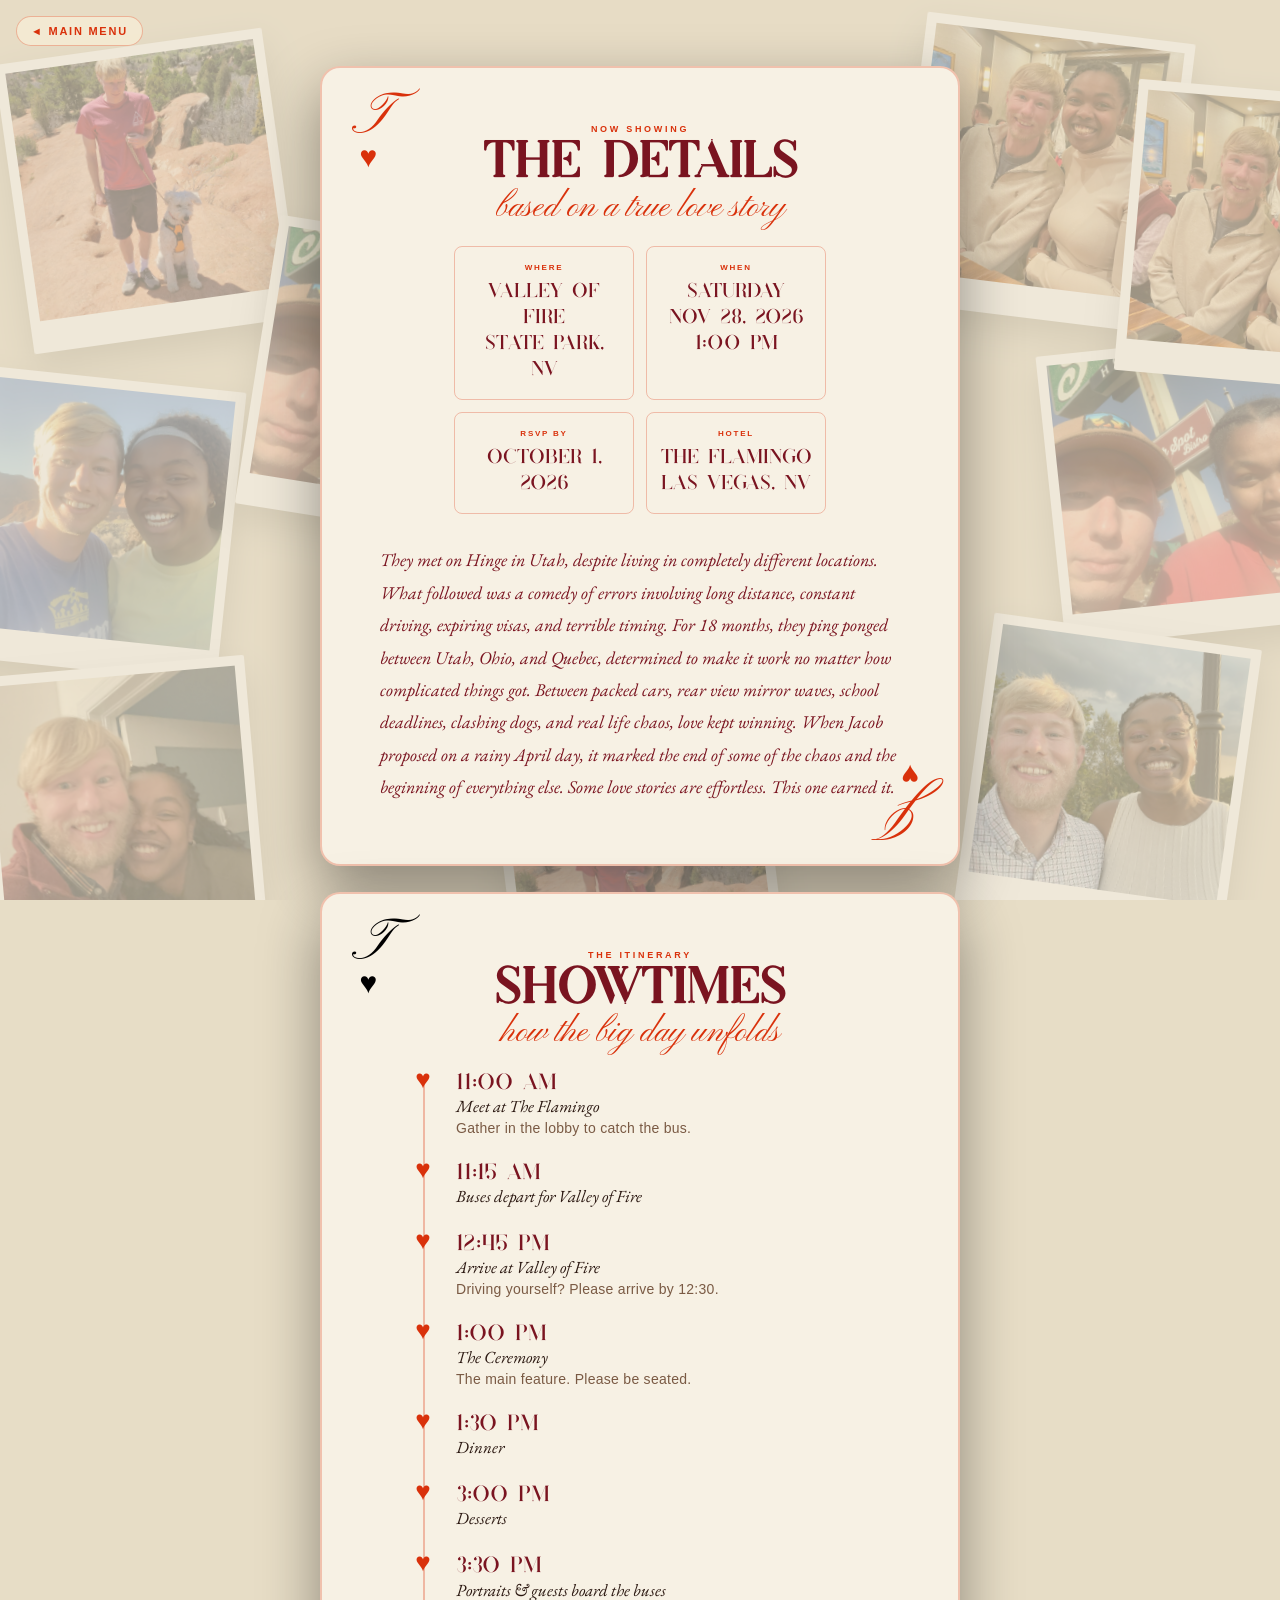
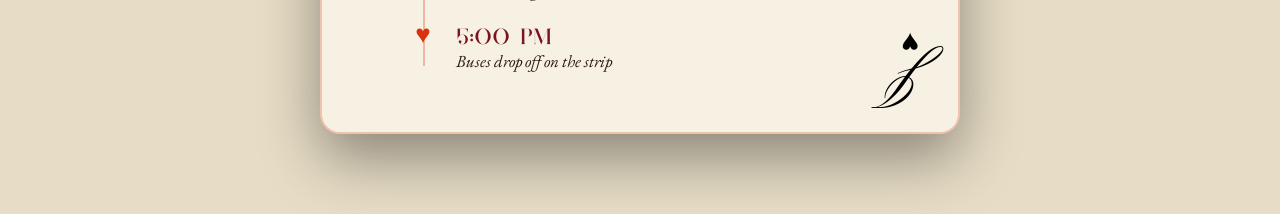
==== details.html @ a22fdae4 "Redesign site as a DVD-menu experience Replaces the single-page MS Paint site with a multi-page DVD " ====
<!DOCTYPE html>
<html lang="en">
<head>
<meta charset="UTF-8">
<meta name="viewport" content="width=device-width, initial-scale=1.0">
<title>Tiffany &amp; Jacob | The Details</title>
<link rel="icon" href="https://fav.farm/♥️">
<link rel="stylesheet" href="fonts/coterie.css">
<link rel="stylesheet" href="fonts/garamond.css">
<link rel="stylesheet" href="fonts/script.css">
<style>
    *, *::before, *::after { box-sizing: border-box; margin: 0; padding: 0; }
    :root {
        --red:#D9310B; --red-dk:#a6260a; --wine:#7a1420; --cream:#f4ead3; --ivory:#f7f1e4; --ink:#2a1710; --gold:#cf9d3f;
        --coterie:'Coterie',Georgia,serif; --garamond:'EB Garamond',Georgia,serif; --script:'Pinyon Script',cursive; --sans:'Lato',Arial,sans-serif;
    }
    body { min-height: 100svh; background: #e7ddc6; font-family: var(--garamond); color: var(--ink); }

    /* ---- polaroid background ---- */
    .polaroids { position: fixed; inset: 0; z-index: 0; overflow: hidden; }
    .polaroid { position: absolute; width: clamp(150px, 24vw, 270px); background: #fff; padding: 10px 10px 32px; border-radius: 2px; box-shadow: 0 16px 34px rgba(0,0,0,0.22); animation: drop 1s cubic-bezier(.18,.7,.25,1) both; }
    .polaroid img { display: block; width: 100%; aspect-ratio: 1/1; object-fit: cover; background: #d8ceb7; }
    @keyframes drop { 0% { transform: translateY(-130vh) rotate(var(--r)); opacity: 0; } 55% { opacity: 1; } 100% { transform: translateY(0) rotate(var(--r)); opacity: 1; } }
    .page-dim { position: fixed; inset: 0; z-index: 1; background: rgba(231,221,198,0.66); }

    .back { position: fixed; top: 16px; left: 16px; z-index: 6; font-family: var(--sans); font-size: 11px; font-weight: 700; letter-spacing: 0.16em; text-transform: uppercase; color: var(--red); text-decoration: none; background: rgba(244,234,211,0.9); padding: 8px 14px; border-radius: 20px; border: 1px solid rgba(217,49,11,0.3); }

    .wrap { position: relative; z-index: 2; min-height: 100svh; display: flex; flex-direction: column; align-items: center; padding: 66px 18px 54px; }

    /* ---- playing card ---- */
    .playing-card { position: relative; width: min(93vw, 640px); background: var(--ivory); border: 2px solid rgba(217,49,11,0.25); border-radius: 20px; box-shadow: 0 24px 60px rgba(0,0,0,0.4); padding: 56px 30px 60px; text-align: center; margin: 0 auto 26px; }
    .card-corner { position: absolute; display: flex; flex-direction: column; align-items: center; line-height: 0.82; color: var(--red); }
    .card-corner .letter { font-family: var(--script); font-size: 60px; }
    .card-corner .pip { font-size: 30px; margin-top: 2px; }
    .card-corner.tl { top: 26px; left: 30px; }
    .card-corner.br { bottom: 26px; right: 30px; transform: rotate(180deg); }
    .card-corner.black { color: #000; }

    .c-eyebrow { font-family: var(--sans); font-size: 9px; font-weight: 700; letter-spacing: 0.3em; text-transform: uppercase; color: var(--red); margin-bottom: 6px; }
    .c-title { font-family: var(--coterie); text-transform: uppercase; font-size: clamp(30px, 7vw, 50px); color: var(--wine); line-height: 0.95; margin-bottom: 6px; }
    .c-script { font-family: var(--script); font-size: clamp(22px, 5.5vw, 34px); color: var(--red); line-height: 0.85; margin-bottom: 24px; }

    .info-grid { display: grid; grid-template-columns: repeat(2, minmax(140px, 180px)); gap: 12px; margin: 0 auto 30px; max-width: 392px; justify-content: center; }
    .info-cell { border: 1px solid rgba(217,49,11,0.28); border-radius: 8px; padding: 16px 12px; text-align: center; }
    .info-label { font-family: var(--sans); font-size: 8px; font-weight: 700; letter-spacing: 0.22em; text-transform: uppercase; color: var(--red); margin-bottom: 7px; }
    .info-value { font-family: var(--coterie); font-size: clamp(15px, 3vw, 20px); line-height: 1.3; color: var(--wine); }
    .synopsis { font-family: var(--garamond); font-style: italic; font-size: clamp(15px, 2.6vw, 18px); line-height: 1.8; color: var(--wine); max-width: 520px; margin: 0 auto; text-align: left; }

    /* ---- timeline ---- */
    .timeline { max-width: 460px; margin: 4px auto 0; text-align: left; position: relative; }
    .timeline::before { content: ''; position: absolute; left: 13px; top: 6px; bottom: 6px; width: 2px; background: rgba(217,49,11,0.3); }
    .tl-item { position: relative; padding: 0 0 26px 46px; }
    .tl-item:last-child { padding-bottom: 0; }
    .tl-item::before { content: '\2665'; position: absolute; left: 13px; top: 3px; transform: translate(-50%, -35%); font-size: 26px; color: var(--red); line-height: 1; }
    .tl-time { font-family: var(--coterie); font-size: clamp(18px, 3.6vw, 22px); color: var(--wine); line-height: 1.05; }
    .tl-title { font-family: var(--garamond); font-style: italic; font-size: clamp(14px, 2.5vw, 17px); color: var(--ink); }
    .tl-note { font-family: var(--sans); font-size: 14px; letter-spacing: 0.02em; color: #7a5a44; margin-top: 3px; }
</style>
</head>
<body>

<div class="polaroids" id="polaroids"></div>
<div class="page-dim"></div>
<a class="back" href="index.html">&#9668; Main Menu</a>

<div class="wrap">

    <!-- Ace of Hearts: the details -->
    <div class="playing-card">
        <span class="card-corner tl"><span class="letter">T</span><span class="pip">&#9829;</span></span>
        <span class="card-corner br"><span class="letter">J</span><span class="pip">&#9829;</span></span>
        <p class="c-eyebrow">Now Showing</p>
        <h1 class="c-title">The Details</h1>
        <p class="c-script">based on a true love story</p>

        <div class="info-grid">
            <div class="info-cell"><p class="info-label">Where</p><p class="info-value">Valley of Fire<br>State Park, NV</p></div>
            <div class="info-cell"><p class="info-label">When</p><p class="info-value">Saturday<br>Nov 28, 2026<br>1:00 PM</p></div>
            <div class="info-cell"><p class="info-label">RSVP By</p><p class="info-value">October 1,<br>2026</p></div>
            <div class="info-cell"><p class="info-label">Hotel</p><p class="info-value">The Flamingo<br>Las Vegas, NV</p></div>
        </div>

        <p class="synopsis">They met on Hinge in Utah, despite living in completely different locations. What followed was a comedy of errors involving long distance, constant driving, expiring visas, and terrible timing. For 18 months, they ping ponged between Utah, Ohio, and Quebec, determined to make it work no matter how complicated things got. Between packed cars, rear view mirror waves, school deadlines, clashing dogs, and real life chaos, love kept winning. When Jacob proposed on a rainy April day, it marked the end of some of the chaos and the beginning of everything else. Some love stories are effortless. This one earned it.</p>
    </div>

    <!-- Timeline card -->
    <div class="playing-card">
        <span class="card-corner tl black"><span class="letter">T</span><span class="pip">&#9829;</span></span>
        <span class="card-corner br black"><span class="letter">J</span><span class="pip">&#9829;</span></span>
        <p class="c-eyebrow">The Itinerary</p>
        <h2 class="c-title">Showtimes</h2>
        <p class="c-script">how the big day unfolds</p>
        <div class="timeline">
            <div class="tl-item"><p class="tl-time">11:00 AM</p><p class="tl-title">Meet at The Flamingo</p><p class="tl-note">Gather in the lobby to catch the bus.</p></div>
            <div class="tl-item"><p class="tl-time">11:15 AM</p><p class="tl-title">Buses depart for Valley of Fire</p></div>
            <div class="tl-item"><p class="tl-time">12:45 PM</p><p class="tl-title">Arrive at Valley of Fire</p><p class="tl-note">Driving yourself? Please arrive by 12:30.</p></div>
            <div class="tl-item"><p class="tl-time">1:00 PM</p><p class="tl-title">The Ceremony</p><p class="tl-note">The main feature. Please be seated.</p></div>
            <div class="tl-item"><p class="tl-time">1:30 PM</p><p class="tl-title">Dinner</p></div>
            <div class="tl-item"><p class="tl-time">3:00 PM</p><p class="tl-title">Desserts</p></div>
            <div class="tl-item"><p class="tl-time">3:30 PM</p><p class="tl-title">Portraits &amp; guests board the buses</p></div>
            <div class="tl-item"><p class="tl-time">5:00 PM</p><p class="tl-title">Buses drop off on the strip</p></div>
        </div>
    </div>

</div>

<script>
    const GP = [
        'images/gallery/20230506_114011.jpg','images/gallery/IMG_5092.jpeg','images/gallery/cedar_city.jpeg',
        'images/gallery/hiking_photo_utah.jpeg','images/gallery/Pre_date_photo.jpeg','images/gallery/wedding_day_photo.jpeg'
    ];
    const SPOTS = [
        {x:1,y:5,r:-8},{x:71,y:3,r:7},{x:82,y:38,r:-6},{x:-3,y:42,r:6},{x:-1,y:74,r:-5},
        {x:76,y:70,r:8},{x:40,y:87,r:-7},{x:88,y:10,r:5},{x:20,y:26,r:9}
    ];
    const wall = document.getElementById('polaroids');
    SPOTS.forEach((s, i) => {
        const p = document.createElement('div');
        p.className = 'polaroid';
        p.style.left = s.x + '%'; p.style.top = s.y + '%';
        p.style.setProperty('--r', s.r + 'deg');
        p.style.animationDelay = (i * 0.14) + 's';
        const im = document.createElement('img');
        im.src = GP[i % GP.length];
        p.appendChild(im);
        wall.appendChild(p);
    });
</script>

</body>
</html>
---- fonts/coterie.css ----
@font-face {
  font-family: 'Coterie';
  src: url([data-uri]) format('opentype');
  font-display: swap;
}
---- fonts/garamond.css ----
@font-face {
  font-family: 'EB Garamond';
  font-style: normal;
  font-weight: 400;
  font-display: swap;
  src: url([data-uri]) format('woff2');
}
@font-face {
  font-family: 'EB Garamond';
  font-style: italic;
  font-weight: 400;
  font-display: swap;
  src: url([data-uri]) format('woff2');
}
---- fonts/script.css ----
@font-face {
  font-family: 'Pinyon Script';
  font-style: normal;
  font-weight: 400;
  font-display: swap;
  src: url([data-uri]) format('woff2');
}
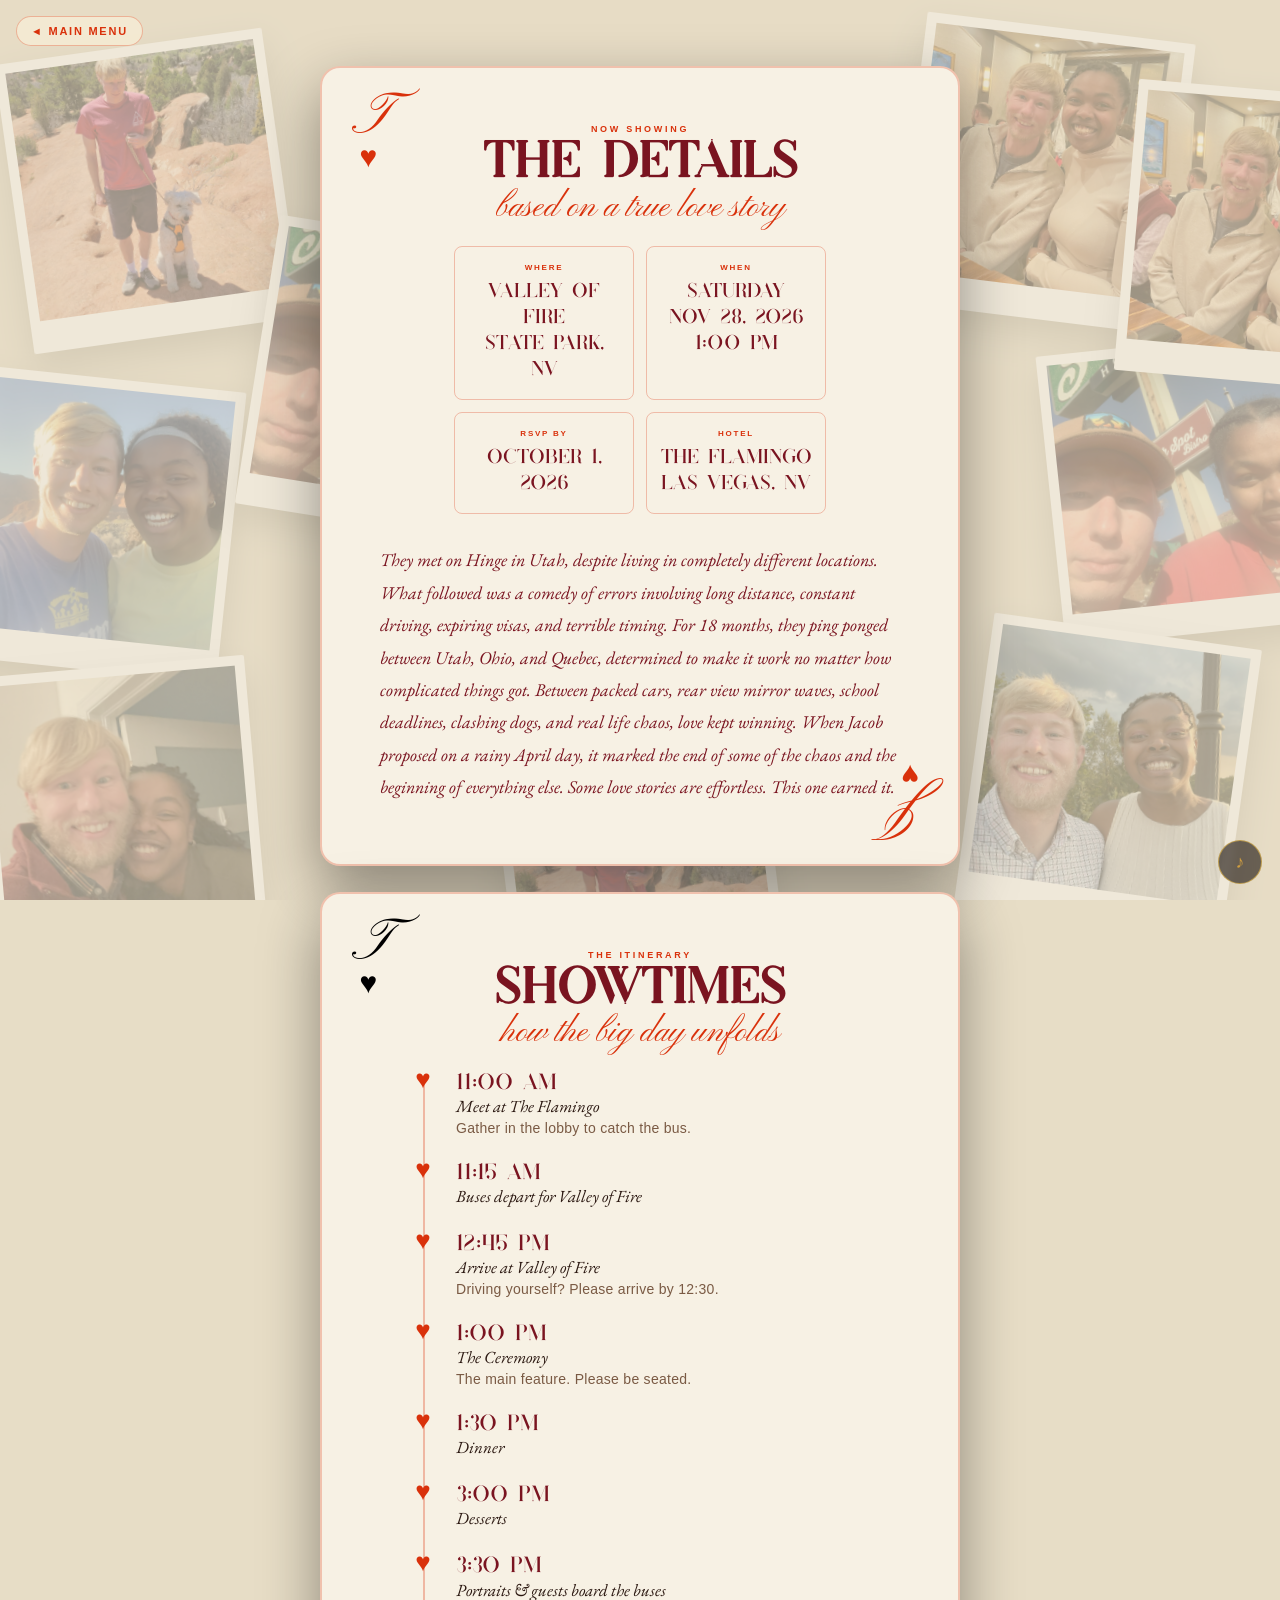
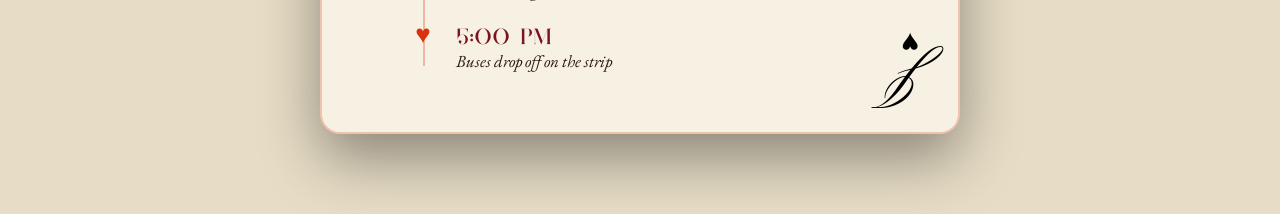
==== commit 2338583e: "Add persistent background music across all pages, CC RSVP confirmations to Jake Music player now liv" ====
--- a/details.html
+++ b/details.html
@@ -55,9 +55,25 @@
     .tl-time { font-family: var(--coterie); font-size: clamp(18px, 3.6vw, 22px); color: var(--wine); line-height: 1.05; }
     .tl-title { font-family: var(--garamond); font-style: italic; font-size: clamp(14px, 2.5vw, 17px); color: var(--ink); }
     .tl-note { font-family: var(--sans); font-size: 14px; letter-spacing: 0.02em; color: #7a5a44; margin-top: 3px; }
+
+    /* ---- music mute button ---- */
+    #musicToggle {
+        position: fixed; bottom: 16px; right: 18px; z-index: 20;
+        width: 44px; height: 44px; border-radius: 50%;
+        background: rgba(20,12,8,0.6); color: var(--gold);
+        border: 1px solid rgba(240,192,74,0.6);
+        font-size: 18px; line-height: 1; cursor: pointer;
+        display: flex; align-items: center; justify-content: center;
+        backdrop-filter: blur(4px); transition: transform 0.15s, background 0.2s;
+    }
+    #musicToggle:hover { transform: scale(1.07); background: rgba(20,12,8,0.85); }
+    #musicToggle.muted { color: rgba(251,245,230,0.45); border-color: rgba(251,245,230,0.25); text-decoration: line-through; }
 </style>
 </head>
 <body>
+
+<audio id="bgMusic" loop preload="none"><source src="audio/dreams.mp3" type="audio/mpeg"></audio>
+<button id="musicToggle" aria-label="Toggle music" title="Music">&#9834;</button>
 
 <div class="polaroids" id="polaroids"></div>
 <div class="page-dim"></div>
@@ -125,6 +141,26 @@
         p.appendChild(im);
         wall.appendChild(p);
     });
+
+    // ---- background music + mute (persists across pages) ----
+    (function () {
+        const audio = document.getElementById('bgMusic');
+        const btn = document.getElementById('musicToggle');
+        const VOL = 0.12;
+        let wantOn = localStorage.getItem('musicOff') !== '1';
+        audio.volume = VOL;
+        function updateBtn() { btn.classList.toggle('muted', audio.paused); }
+        function tryStart() { if (!wantOn || !audio.paused) return; audio.volume = VOL; const p = audio.play(); if (p) p.then(updateBtn).catch(() => {}); }
+        tryStart();
+        ['pointerdown','keydown','touchstart','scroll'].forEach(ev => window.addEventListener(ev, tryStart, { passive: true }));
+        btn.addEventListener('click', (e) => {
+            e.stopPropagation();
+            if (audio.paused) { wantOn = true; localStorage.removeItem('musicOff'); audio.play().catch(() => {}); }
+            else { wantOn = false; localStorage.setItem('musicOff', '1'); audio.pause(); }
+            setTimeout(updateBtn, 30);
+        });
+        updateBtn();
+    })();
 </script>
 
 </body>
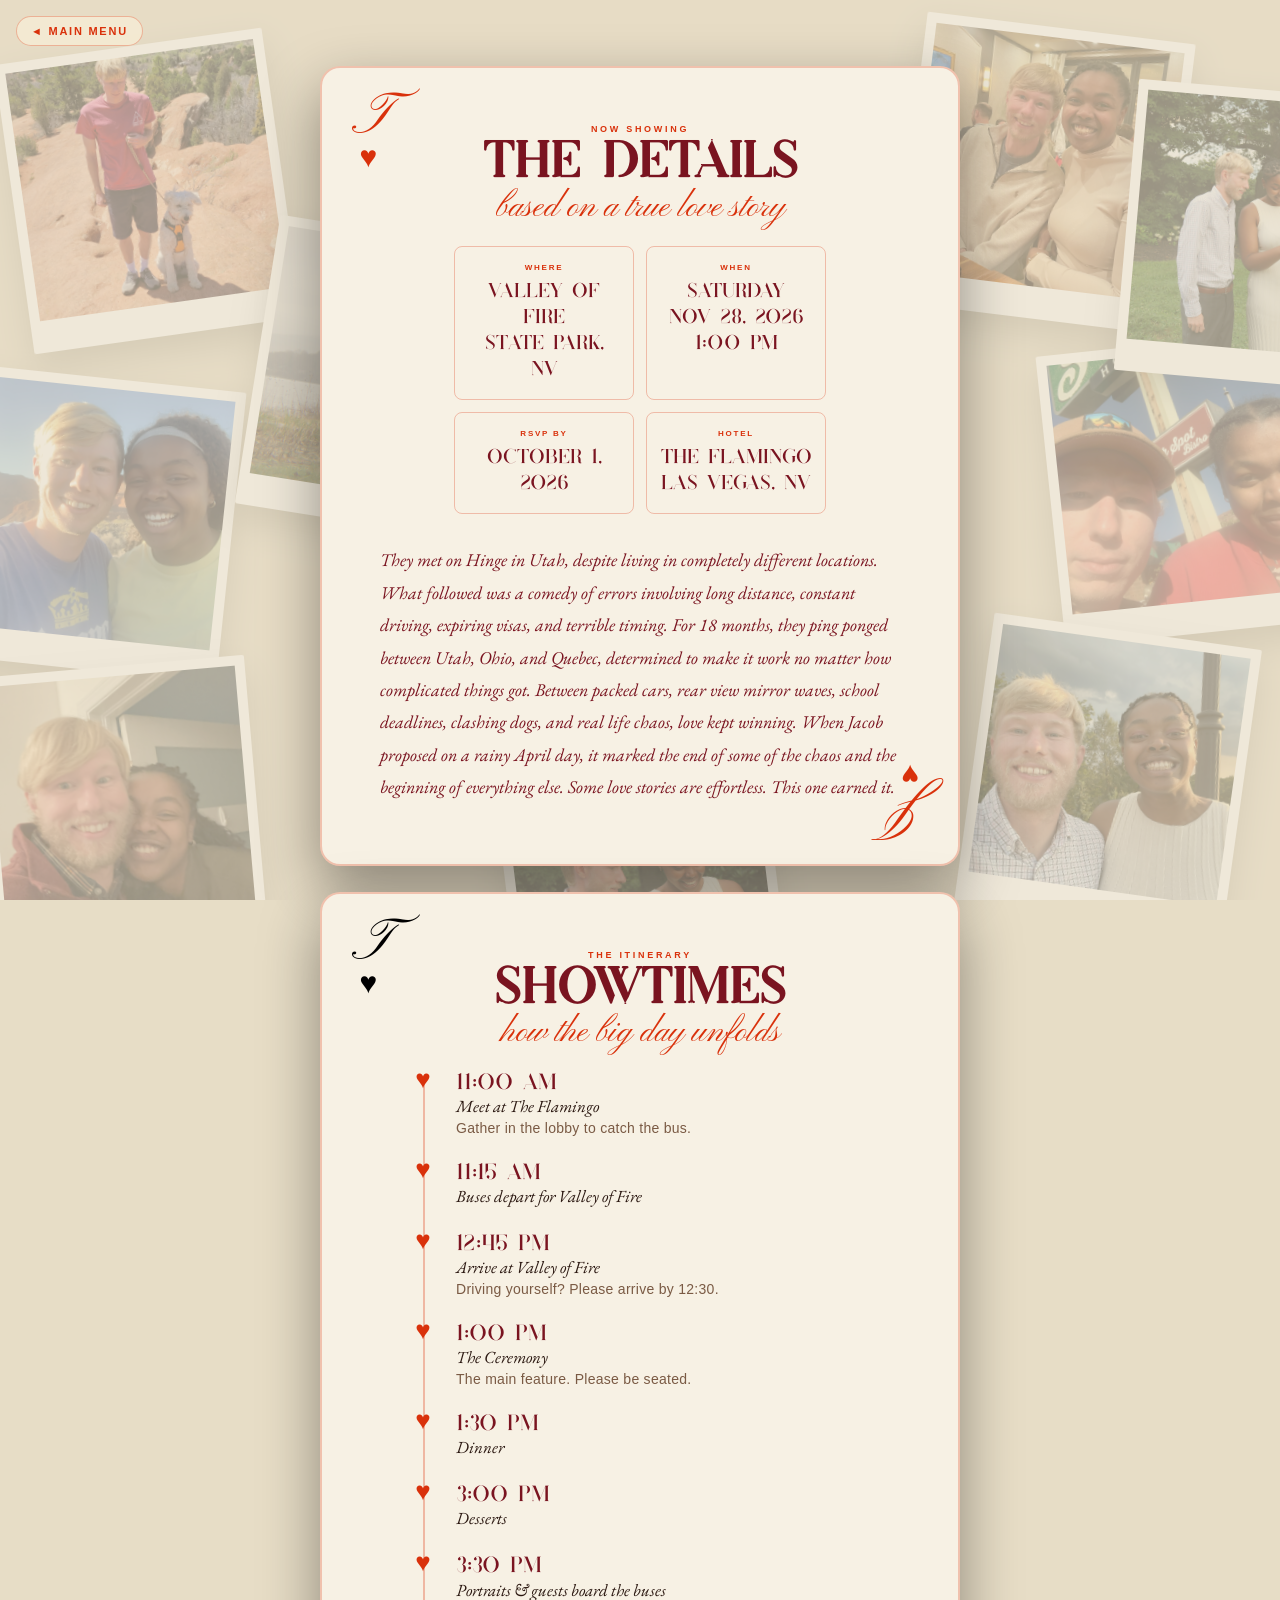
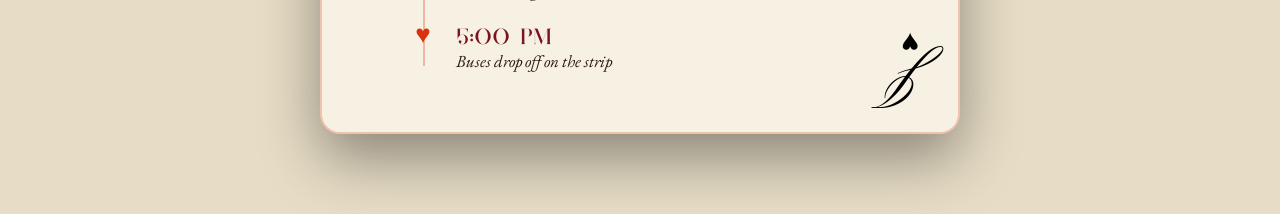
==== commit a2667f52: "Clean URLs, menu-only music, unique polaroids per page, stacked driving note - Internal links now us" ====
--- a/details.html
+++ b/details.html
@@ -55,29 +55,13 @@
     .tl-time { font-family: var(--coterie); font-size: clamp(18px, 3.6vw, 22px); color: var(--wine); line-height: 1.05; }
     .tl-title { font-family: var(--garamond); font-style: italic; font-size: clamp(14px, 2.5vw, 17px); color: var(--ink); }
     .tl-note { font-family: var(--sans); font-size: 14px; letter-spacing: 0.02em; color: #7a5a44; margin-top: 3px; }
-
-    /* ---- music mute button ---- */
-    #musicToggle {
-        position: fixed; bottom: 16px; right: 18px; z-index: 20;
-        width: 44px; height: 44px; border-radius: 50%;
-        background: rgba(20,12,8,0.6); color: var(--gold);
-        border: 1px solid rgba(240,192,74,0.6);
-        font-size: 18px; line-height: 1; cursor: pointer;
-        display: flex; align-items: center; justify-content: center;
-        backdrop-filter: blur(4px); transition: transform 0.15s, background 0.2s;
-    }
-    #musicToggle:hover { transform: scale(1.07); background: rgba(20,12,8,0.85); }
-    #musicToggle.muted { color: rgba(251,245,230,0.45); border-color: rgba(251,245,230,0.25); text-decoration: line-through; }
 </style>
 </head>
 <body>
 
-<audio id="bgMusic" loop preload="none"><source src="audio/dreams.mp3" type="audio/mpeg"></audio>
-<button id="musicToggle" aria-label="Toggle music" title="Music">&#9834;</button>
-
 <div class="polaroids" id="polaroids"></div>
 <div class="page-dim"></div>
-<a class="back" href="index.html">&#9668; Main Menu</a>
+<a class="back" href="/">&#9668; Main Menu</a>
 
 <div class="wrap">
 
@@ -123,7 +107,8 @@
 <script>
     const GP = [
         'images/gallery/20230506_114011.jpg','images/gallery/IMG_5092.jpeg','images/gallery/cedar_city.jpeg',
-        'images/gallery/hiking_photo_utah.jpeg','images/gallery/Pre_date_photo.jpeg','images/gallery/wedding_day_photo.jpeg'
+        'images/gallery/hiking_photo_utah.jpeg','images/gallery/Pre_date_photo.jpeg','images/gallery/wedding_day_photo.jpeg',
+        'images/gallery/elop_IMG_6656.CR2.jpg','images/gallery/elop_IMG_6657.CR2.jpg','images/gallery/enga_IMG_6551.CR2.jpg'
     ];
     const SPOTS = [
         {x:1,y:5,r:-8},{x:71,y:3,r:7},{x:82,y:38,r:-6},{x:-3,y:42,r:6},{x:-1,y:74,r:-5},
@@ -141,26 +126,6 @@
         p.appendChild(im);
         wall.appendChild(p);
     });
-
-    // ---- background music + mute (persists across pages) ----
-    (function () {
-        const audio = document.getElementById('bgMusic');
-        const btn = document.getElementById('musicToggle');
-        const VOL = 0.12;
-        let wantOn = localStorage.getItem('musicOff') !== '1';
-        audio.volume = VOL;
-        function updateBtn() { btn.classList.toggle('muted', audio.paused); }
-        function tryStart() { if (!wantOn || !audio.paused) return; audio.volume = VOL; const p = audio.play(); if (p) p.then(updateBtn).catch(() => {}); }
-        tryStart();
-        ['pointerdown','keydown','touchstart','scroll'].forEach(ev => window.addEventListener(ev, tryStart, { passive: true }));
-        btn.addEventListener('click', (e) => {
-            e.stopPropagation();
-            if (audio.paused) { wantOn = true; localStorage.removeItem('musicOff'); audio.play().catch(() => {}); }
-            else { wantOn = false; localStorage.setItem('musicOff', '1'); audio.pause(); }
-            setTimeout(updateBtn, 30);
-        });
-        updateBtn();
-    })();
 </script>
 
 </body>
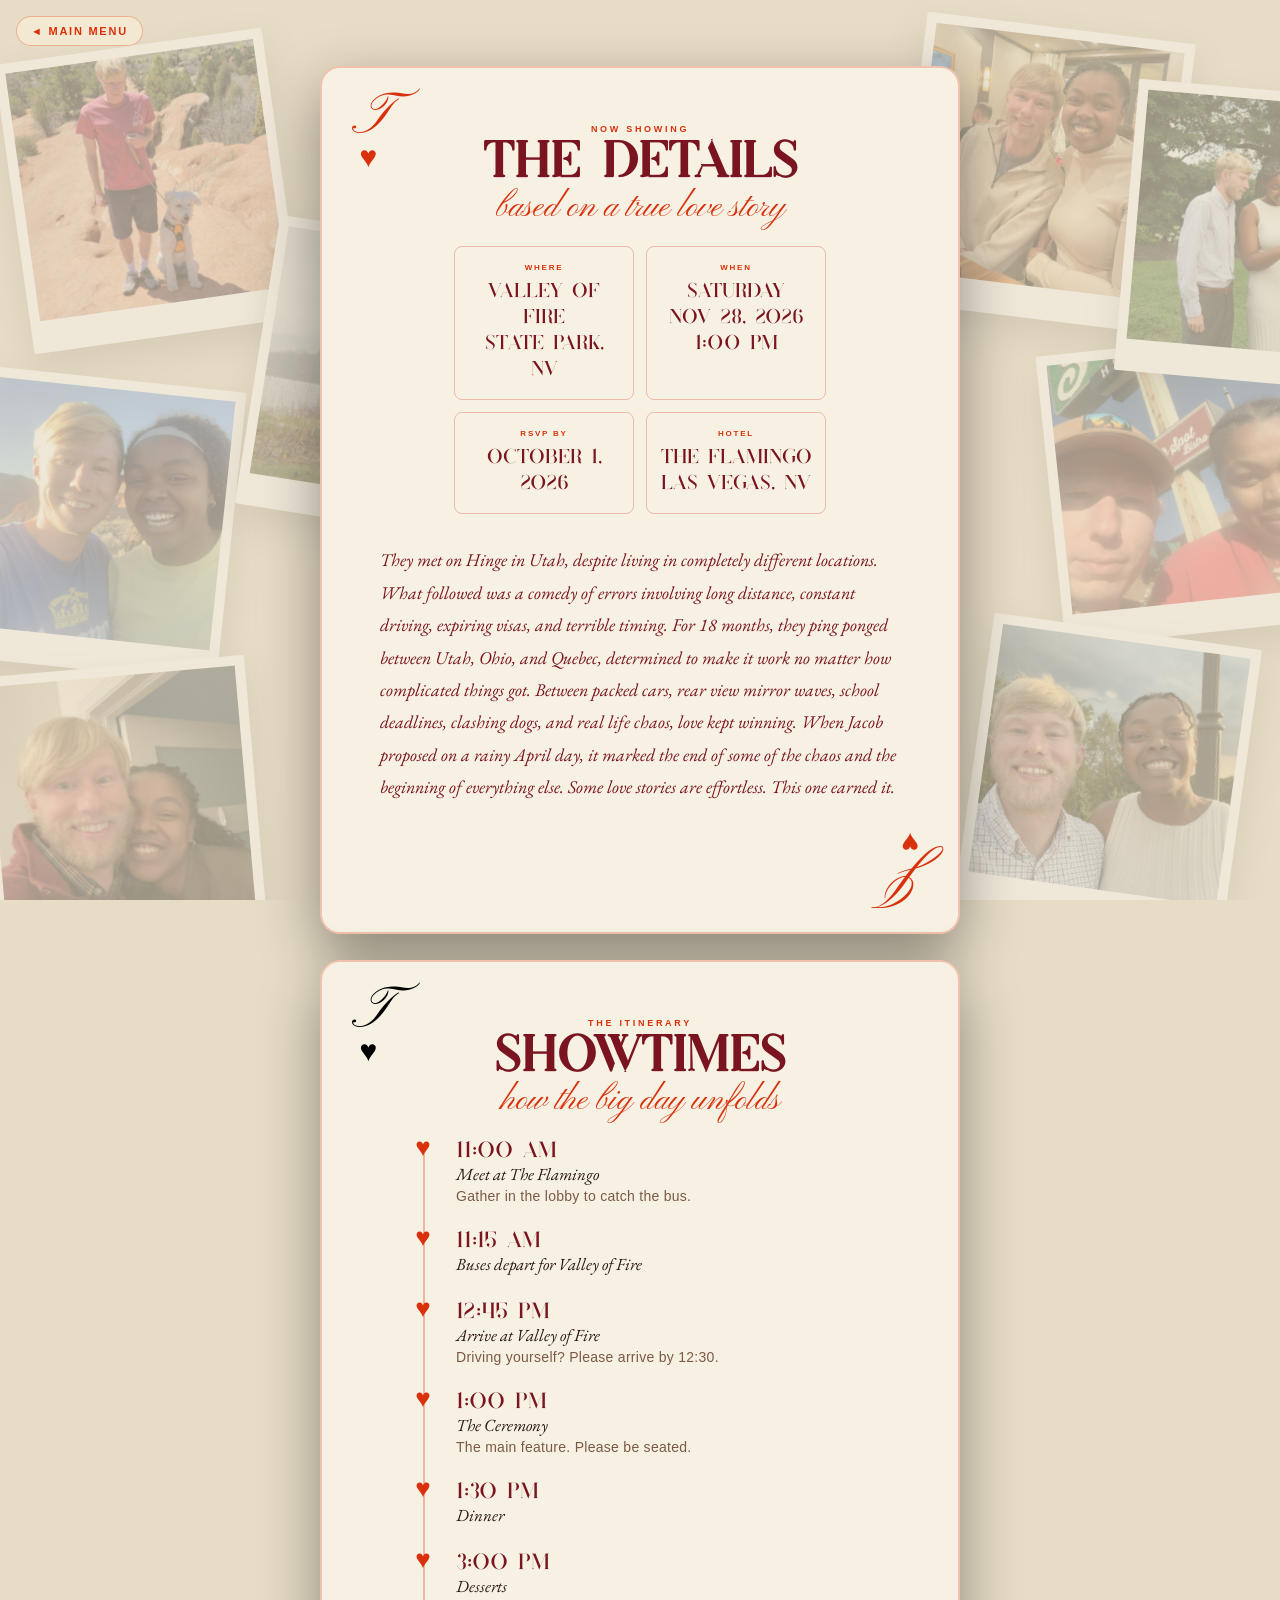
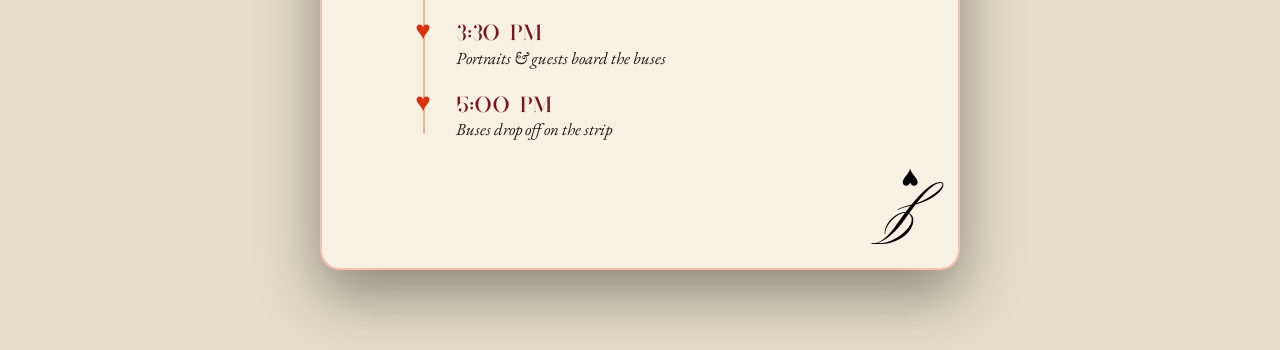
==== commit 8cdc5742: "Move mute button into menu card corner, fix Details card spacing - Music mute button now lives insid" ====
--- a/details.html
+++ b/details.html
@@ -28,7 +28,7 @@
     .wrap { position: relative; z-index: 2; min-height: 100svh; display: flex; flex-direction: column; align-items: center; padding: 66px 18px 54px; }
 
     /* ---- playing card ---- */
-    .playing-card { position: relative; width: min(93vw, 640px); background: var(--ivory); border: 2px solid rgba(217,49,11,0.25); border-radius: 20px; box-shadow: 0 24px 60px rgba(0,0,0,0.4); padding: 56px 30px 60px; text-align: center; margin: 0 auto 26px; }
+    .playing-card { position: relative; width: min(93vw, 640px); background: var(--ivory); border: 2px solid rgba(217,49,11,0.25); border-radius: 20px; box-shadow: 0 24px 60px rgba(0,0,0,0.4); padding: 56px 30px 128px; text-align: center; margin: 0 auto 26px; }
     .card-corner { position: absolute; display: flex; flex-direction: column; align-items: center; line-height: 0.82; color: var(--red); }
     .card-corner .letter { font-family: var(--script); font-size: 60px; }
     .card-corner .pip { font-size: 30px; margin-top: 2px; }
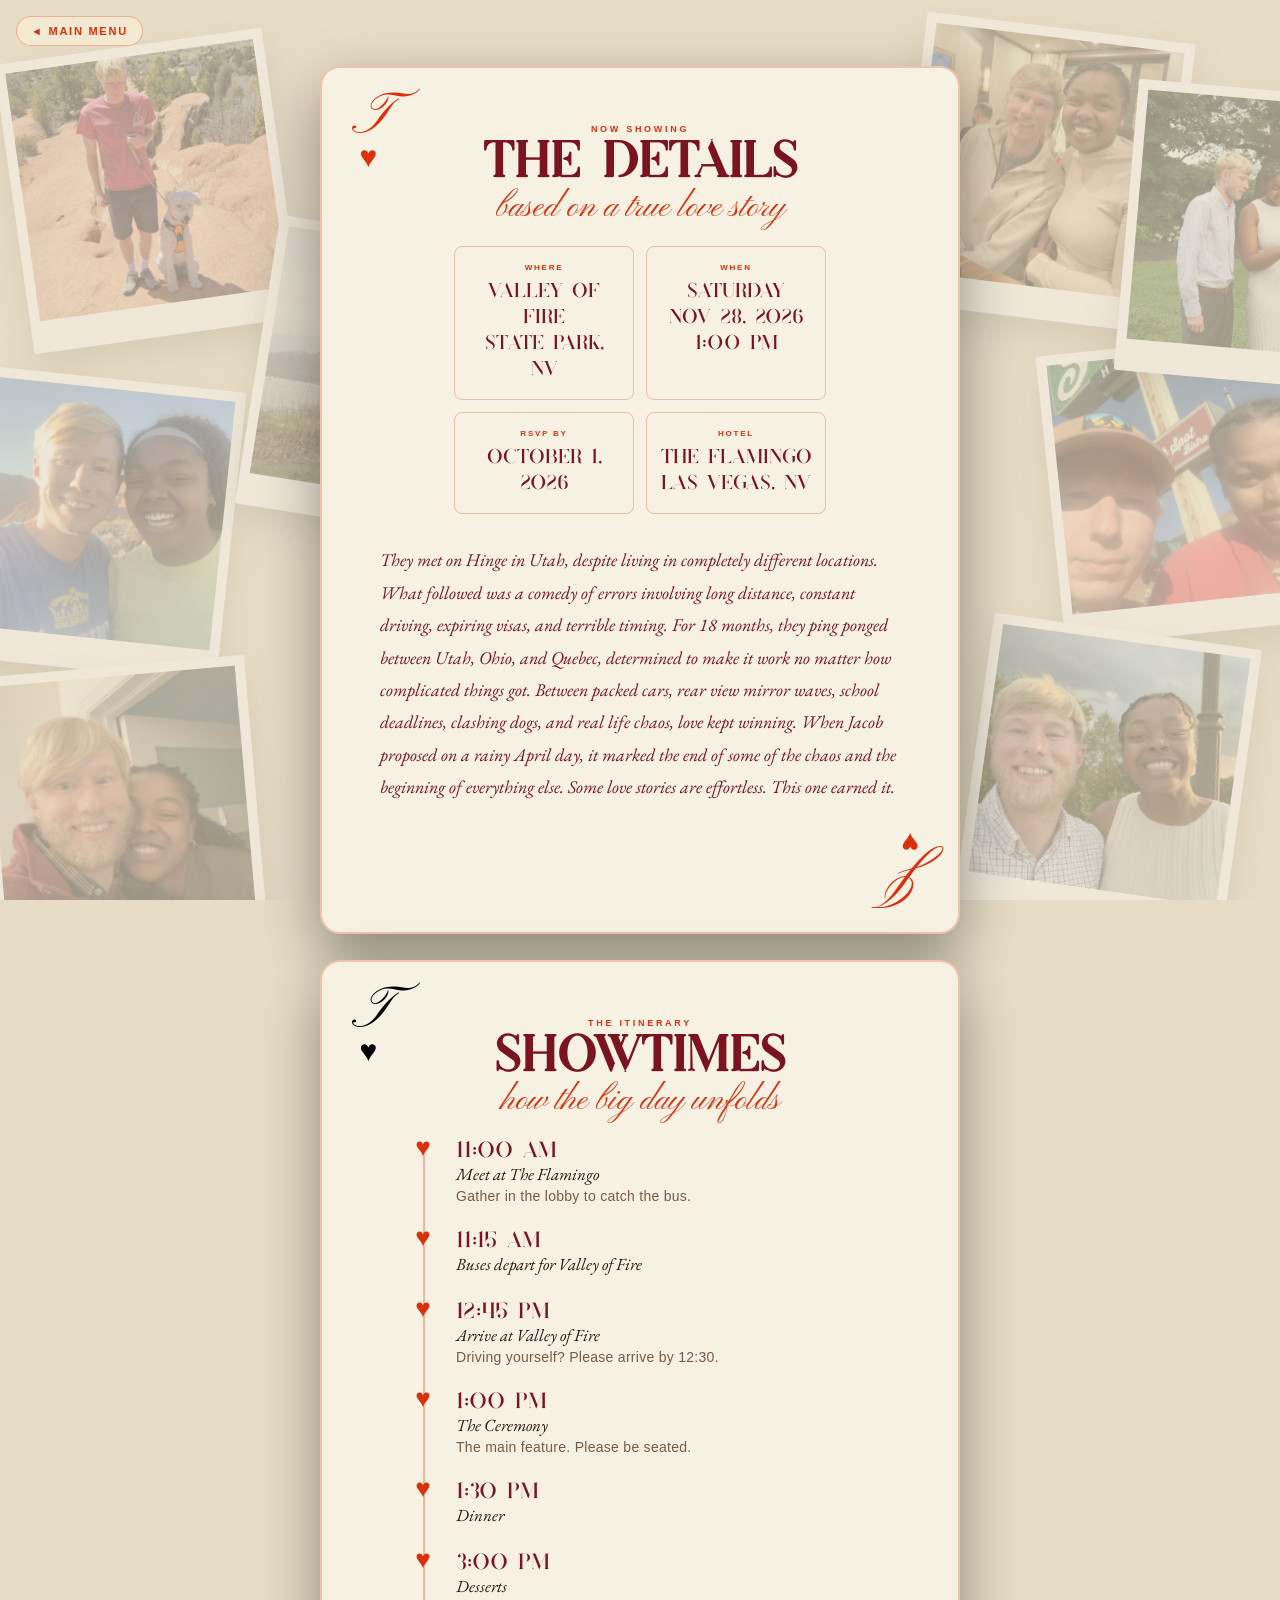
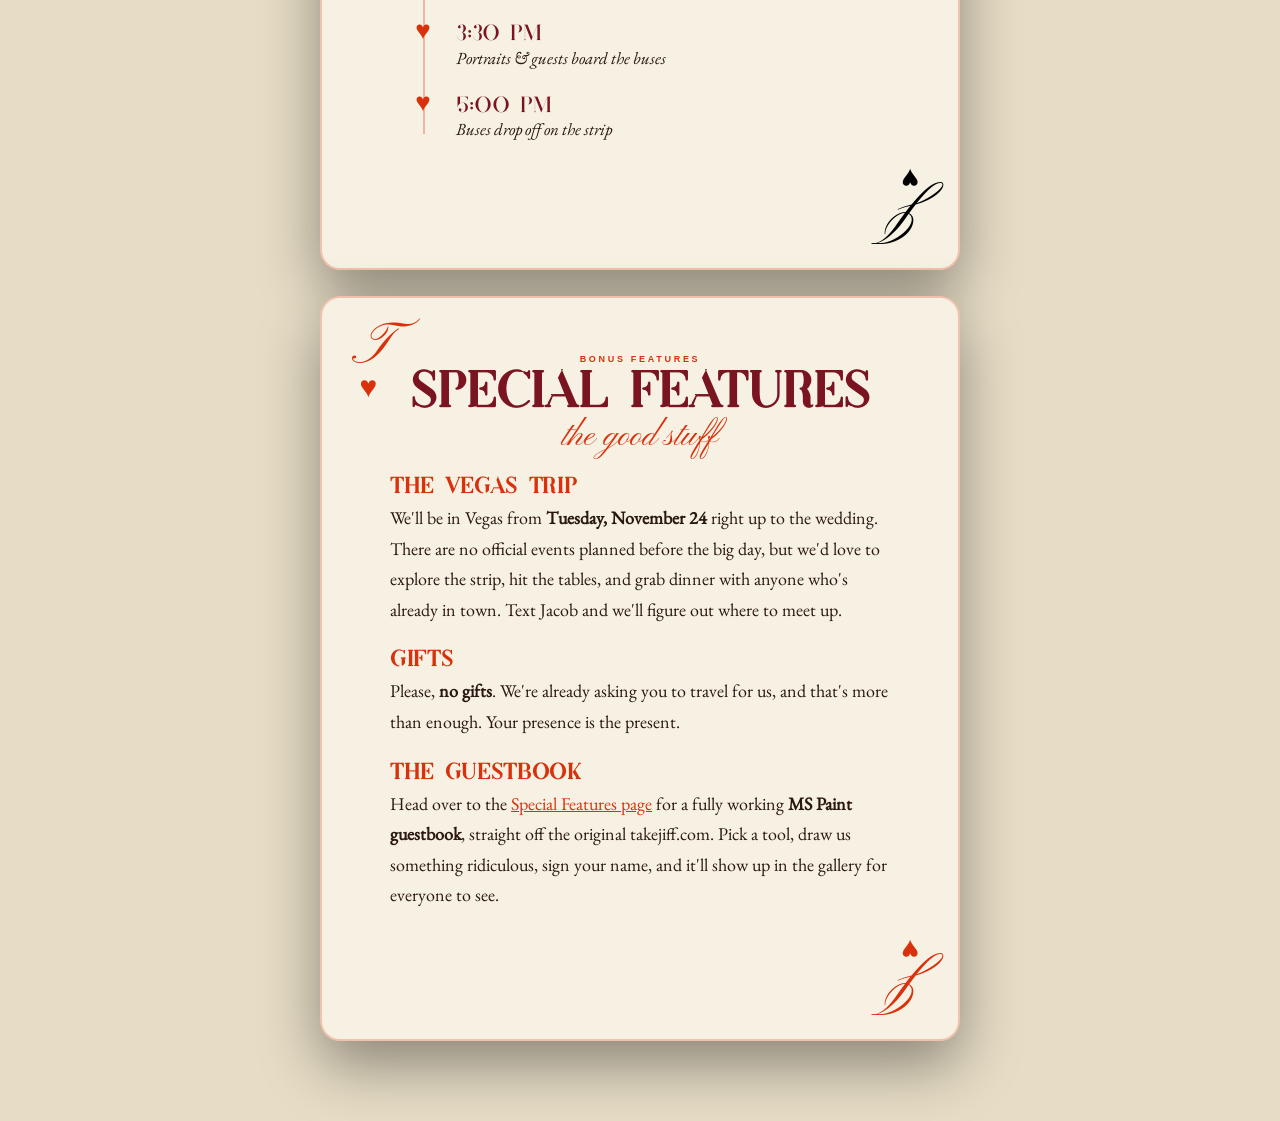
==== commit 9165b1aa: "Move the Special Features card (Vegas trip, gifts, guestbook note) to the details page Co-Authored-B" ====
--- a/details.html
+++ b/details.html
@@ -4,7 +4,7 @@
 <meta charset="UTF-8">
 <meta name="viewport" content="width=device-width, initial-scale=1.0">
 <title>Tiffany &amp; Jacob | The Details</title>
-<link rel="icon" href="https://fav.farm/♥️">
+<link rel="icon" href="data:image/svg+xml,%3Csvg xmlns='http://www.w3.org/2000/svg' viewBox='0 0 100 100'%3E%3Ctext x='50' y='54' font-size='72' text-anchor='middle' dominant-baseline='central'%3E♥️%3C/text%3E%3C/svg%3E">
 <link rel="stylesheet" href="fonts/coterie.css">
 <link rel="stylesheet" href="fonts/garamond.css">
 <link rel="stylesheet" href="fonts/script.css">
@@ -55,6 +55,13 @@
     .tl-time { font-family: var(--coterie); font-size: clamp(18px, 3.6vw, 22px); color: var(--wine); line-height: 1.05; }
     .tl-title { font-family: var(--garamond); font-style: italic; font-size: clamp(14px, 2.5vw, 17px); color: var(--ink); }
     .tl-note { font-family: var(--sans); font-size: 14px; letter-spacing: 0.02em; color: #7a5a44; margin-top: 3px; }
+
+    /* ---- special features notes ---- */
+    .notes { max-width: 500px; margin: 0 auto; text-align: left; }
+    .note-block { margin-bottom: 24px; } .note-block:last-child { margin-bottom: 0; }
+    .note-block h3 { font-family: var(--coterie); text-transform: uppercase; font-size: clamp(17px, 4vw, 22px); color: var(--red); letter-spacing: 0.03em; margin-bottom: 5px; }
+    .note-block p { font-family: var(--garamond); font-size: clamp(15px, 2.6vw, 18px); line-height: 1.7; color: var(--ink); }
+    .note-block a { color: var(--red); }
 </style>
 </head>
 <body>
@@ -102,6 +109,29 @@
         </div>
     </div>
 
+    <!-- Special features card -->
+    <div class="playing-card">
+        <span class="card-corner tl"><span class="letter">T</span><span class="pip">&#9829;</span></span>
+        <span class="card-corner br"><span class="letter">J</span><span class="pip">&#9829;</span></span>
+        <p class="c-eyebrow">Bonus Features</p>
+        <h2 class="c-title">Special Features</h2>
+        <p class="c-script">the good stuff</p>
+        <div class="notes">
+            <div class="note-block">
+                <h3>The Vegas Trip</h3>
+                <p>We'll be in Vegas from <strong>Tuesday, November 24</strong> right up to the wedding. There are no official events planned before the big day, but we'd love to explore the strip, hit the tables, and grab dinner with anyone who's already in town. Text Jacob and we'll figure out where to meet up.</p>
+            </div>
+            <div class="note-block">
+                <h3>Gifts</h3>
+                <p>Please, <strong>no gifts</strong>. We're already asking you to travel for us, and that's more than enough. Your presence is the present.</p>
+            </div>
+            <div class="note-block">
+                <h3>The Guestbook</h3>
+                <p>Head over to the <a href="/features">Special Features page</a> for a fully working <strong>MS Paint guestbook</strong>, straight off the original takejiff.com. Pick a tool, draw us something ridiculous, sign your name, and it'll show up in the gallery for everyone to see.</p>
+            </div>
+        </div>
+    </div>
+
 </div>
 
 <script>
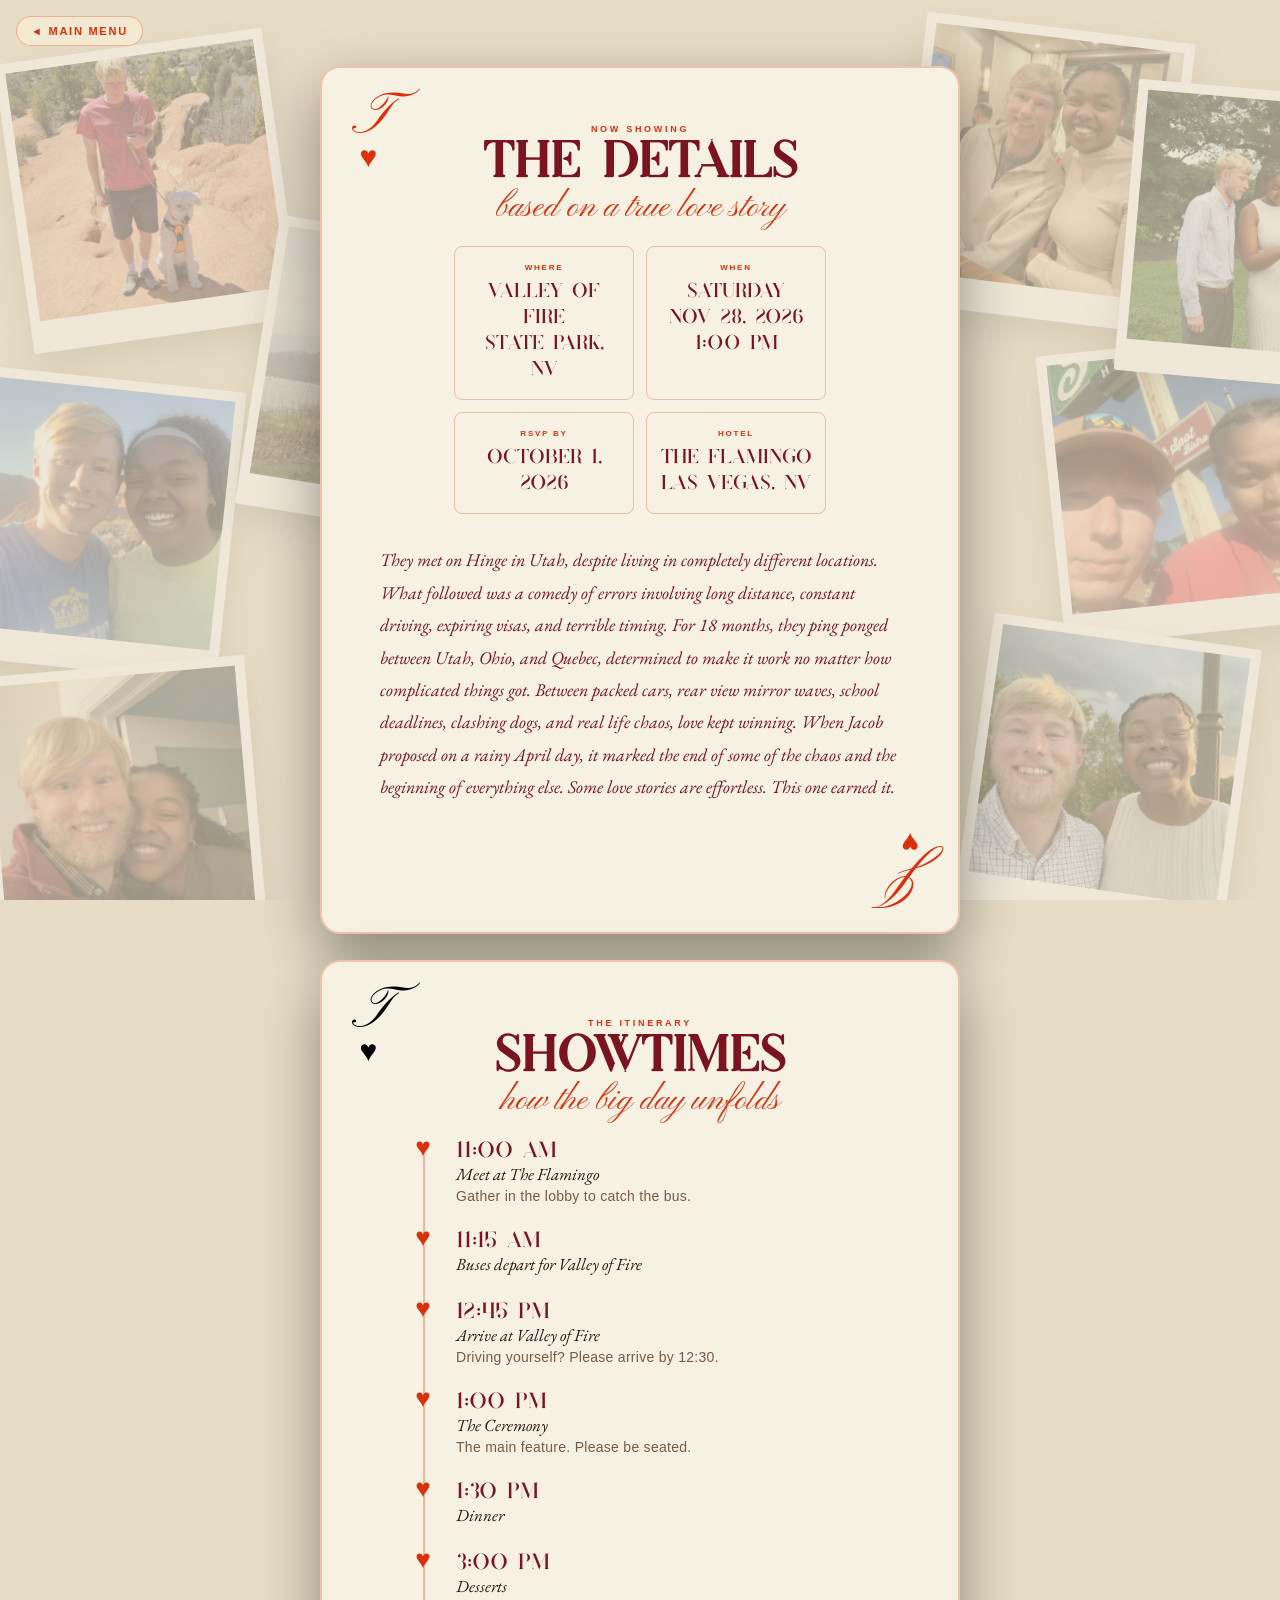
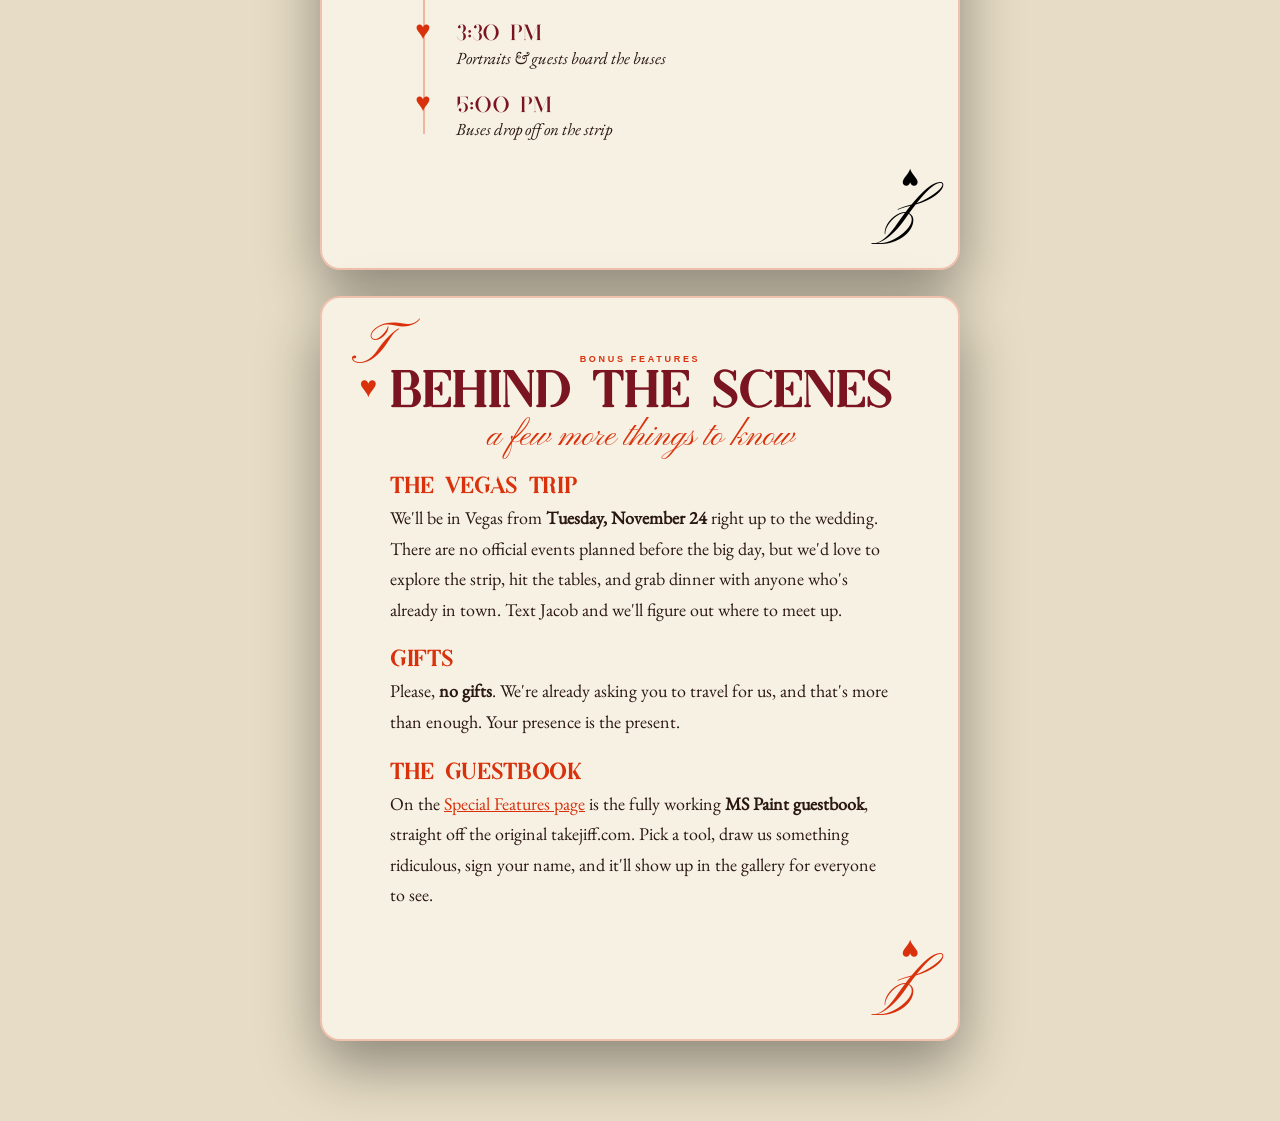
==== commit 0e75b065: "Retitle details card, restore Special Features header card, update menu hints Co-Authored-By: Claude" ====
--- a/details.html
+++ b/details.html
@@ -114,8 +114,8 @@
         <span class="card-corner tl"><span class="letter">T</span><span class="pip">&#9829;</span></span>
         <span class="card-corner br"><span class="letter">J</span><span class="pip">&#9829;</span></span>
         <p class="c-eyebrow">Bonus Features</p>
-        <h2 class="c-title">Special Features</h2>
-        <p class="c-script">the good stuff</p>
+        <h2 class="c-title">Behind the Scenes</h2>
+        <p class="c-script">a few more things to know</p>
         <div class="notes">
             <div class="note-block">
                 <h3>The Vegas Trip</h3>
@@ -127,7 +127,7 @@
             </div>
             <div class="note-block">
                 <h3>The Guestbook</h3>
-                <p>Head over to the <a href="/features">Special Features page</a> for a fully working <strong>MS Paint guestbook</strong>, straight off the original takejiff.com. Pick a tool, draw us something ridiculous, sign your name, and it'll show up in the gallery for everyone to see.</p>
+                <p>On the <a href="/features">Special Features page</a> is the fully working <strong>MS Paint guestbook</strong>, straight off the original takejiff.com. Pick a tool, draw us something ridiculous, sign your name, and it'll show up in the gallery for everyone to see.</p>
             </div>
         </div>
     </div>
